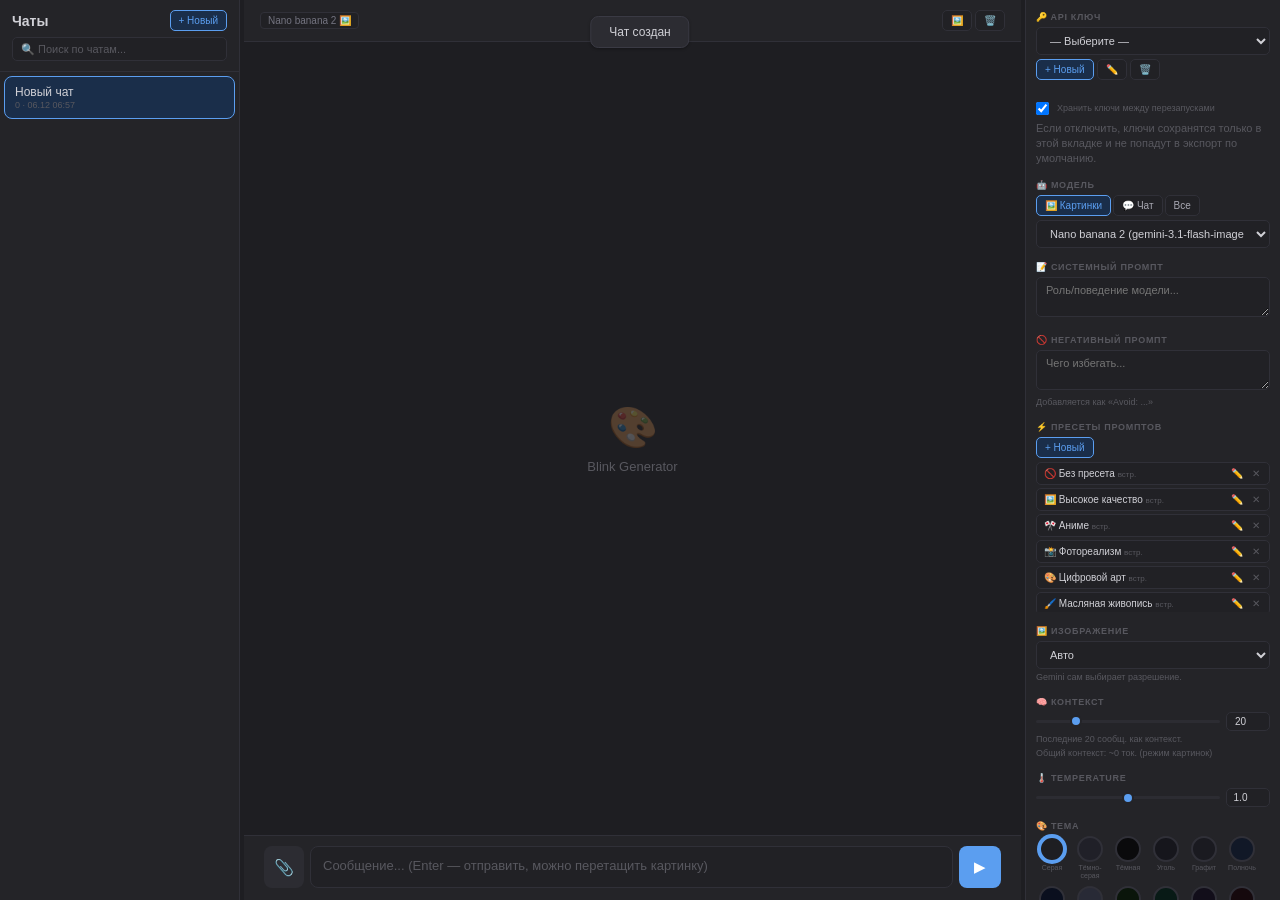
==== index.html @ 9969de98 "refactor: split into 3 files, fix image context, add hotkeys/export - Split monolith HTML into index" ====
<!DOCTYPE html>
<html lang="ru">

<head>
  <link rel="icon"
    href="data:image/svg+xml,<svg xmlns='http://www.w3.org/2000/svg' viewBox='0 0 100 100'><text y='.9em' font-size='90'>🎨</text></svg>">
  <meta charset="UTF-8">
  <meta name="viewport" content="width=device-width, initial-scale=1.0">
  <meta name="theme-color" content="#1a1a2e">
  <meta name="description" content="Blink Generator — веб-интерфейс для генерации изображений через AI">
  <link rel="manifest" href="manifest.json">
  <title>Blink Generator</title>
  <link rel="stylesheet" href="css/style.css">
</head>

<body>
  <div class="layout" id="layout">

    <!-- =============================================
         Left Panel — Chat List
         ============================================= -->
    <div class="lp" id="lp">
      <div class="lp-h">
        <div class="lp-h-top">
          <h2>Чаты</h2>
          <div class="lp-h-btns">
            <button class="sb sba" onclick="newChat()">+ Новый</button>
          </div>
        </div>
        <input class="lp-search" id="chatSearch" type="text" placeholder="🔍 Поиск по чатам..." oninput="filterChats()">
      </div>
      <div class="cl" id="cl"></div>
    </div>

    <div class="rz" id="resL"></div>

    <!-- =============================================
         Center — Messages
         ============================================= -->
    <div class="ctr">
      <div class="ch">
        <div class="ch-l">
          <button class="mob" onclick="togL()">☰</button>
          <span class="bdg" id="hM">—</span>
          <span class="cnt" id="hC"></span>
        </div>
        <div style="display:flex;gap:3px">
          <button class="sb" onclick="openGallery()" title="Галерея">🖼️</button>
          <button class="sb sbd" onclick="clrChat()" title="Очистить">🗑️</button>
          <button class="mob" onclick="togR()">⚙️</button>
        </div>
      </div>

      <div class="msgs" id="msgs">
        <div class="empty" id="emS">
          <div class="empty-i">🎨</div>
          <div class="empty-t">Blink Generator</div>
        </div>
      </div>

      <div class="cinp" id="cinp">
        <div id="editBar"></div>
        <div class="attach-preview" id="attachPreview"></div>
        <div class="inr">
          <button class="attach-btn" onclick="document.getElementById('fileInput').click()"
            title="Прикрепить изображение">📎</button>
          <textarea id="pr" placeholder="Сообщение... (Enter — отправить, можно перетащить картинку)"
            rows="1"></textarea>
          <button class="sbtn go" id="sBtn" onclick="onSend()">▶</button>
        </div>
      </div>
    </div>

    <div class="rz" id="resR"></div>

    <!-- =============================================
         Right Panel — Settings
         ============================================= -->
    <div class="rp" id="rp">
      <div class="rps">

        <!-- API Key -->
        <div class="ss">
          <div class="sl">🔑 API Ключ</div>
          <select class="ssel" id="kS" onchange="onKS()">
            <option value="">— Выберите —</option>
          </select>
          <div class="sr">
            <button class="sb sba" onclick="newKE()">+ Новый</button>
            <button class="sb" onclick="edK()">✏️</button>
            <button class="sb sbd" onclick="delK()">🗑️</button>
          </div>
          <div id="kE" style="display:none" class="ke">
            <input class="si" type="text" id="kN" placeholder="Название" />
            <input class="si" type="password" id="kV" placeholder="API ключ" />
            <div class="sr" style="justify-content:flex-end">
              <button class="sb" onclick="togKV()">👁️</button>
              <button class="sb" onclick="canKE()">✕</button>
              <button class="sb sba" onclick="savK()" id="kSB">OK</button>
            </div>
          </div>
        </div>
        <div class="hn" style="margin-top:8px">
          <label style="display:flex;align-items:center;gap:8px;cursor:pointer">
            <input type="checkbox" id="kPersist" onchange="toggleKeyPersist()">
            Хранить ключи между перезапусками
          </label>
          <div style="margin-top:6px;color:var(--text4);font-size:11px">
            Если отключить, ключи сохранятся только в этой вкладке и не попадут в экспорт по умолчанию.
          </div>
        </div>

        <!-- Model -->
        <div class="ss">
          <div class="sl">🤖 Модель</div>
          <div style="display:flex;gap:2px;margin-bottom:4px;flex-wrap:wrap" id="mC"></div>
          <select class="ssel" id="mS" onchange="onMS()"></select>
          <div class="wb" id="mW" style="display:none"></div>
        </div>

        <!-- System Prompt -->
        <div class="ss">
          <div class="sl">📝 Системный промпт</div>
          <textarea class="sta" id="sP" placeholder="Роль/поведение модели..." rows="2" oninput="svD()"></textarea>
        </div>

        <!-- Negative Prompt -->
        <div class="ss">
          <div class="sl">🚫 Негативный промпт</div>
          <textarea class="sta" id="nP" placeholder="Чего избегать..." rows="2" oninput="svD()"></textarea>
          <div class="hn">Добавляется как «Avoid: ...»</div>
        </div>

        <!-- Presets -->
        <div class="ss">
          <div class="sl">⚡ Пресеты промптов</div>
          <div class="sr">
            <button class="sb sba" onclick="openPresetEditor(-1)">+ Новый</button>
            <button class="sb sbw" id="presetSaveBtn" onclick="updateActivePreset()" style="display:none">💾
              Обновить</button>
          </div>
          <div class="preset-list" id="presetList"></div>
        </div>

        <!-- Image Settings -->
        <div class="ss" id="iSS">
          <div class="sl">🖼️ Изображение</div>
          <select class="ssel" id="aR" onchange="svD()">
            <option value="">Авто</option>
            <option value="1:1">1:1 Квадрат</option>
            <option value="16:9">16:9 Широкий</option>
            <option value="9:16">9:16 Портрет</option>
            <option value="4:3">4:3</option>
            <option value="3:4">3:4</option>
          </select>
          <div class="hn">Gemini сам выбирает разрешение.</div>
        </div>

        <!-- Context -->
        <div class="ss">
          <div class="sl">🧠 Контекст</div>
          <div class="slr">
            <input type="range" id="cR" min="0" max="100" value="20" oninput="onCR()">
            <input class="si sli" type="number" id="cI" value="20" min="0" max="100" oninput="onCI()">
          </div>
          <div class="hn" id="cH">Последние 20 сообщений.</div>
          <div class="hn" id="cS">Общий контекст: ~0 ток.</div>
        </div>

        <!-- Temperature -->
        <div class="ss">
          <div class="sl">🌡️ Temperature</div>
          <div class="slr">
            <input type="range" id="tR" min="0" max="200" value="100" oninput="onTR()">
            <input class="si sli" type="number" id="tI" value="1.0" min="0" max="2" step="0.1" oninput="onTI()">
          </div>
        </div>

        <!-- Theme -->
        <div class="ss">
          <div class="sl">🎨 Тема</div>
          <div class="thr" id="thR"></div>
        </div>

        <!-- Export / Import -->
        <div class="ss">
          <div class="sl">📦 Данные</div>
          <div class="sr">
            <button class="sb" onclick="exportAllData()" title="Экспорт всех данных">📥 Экспорт</button>
            <button class="sb" onclick="importAllData()" title="Импорт данных">📤 Импорт</button>
          </div>
          <div style="margin-top:8px">
            <label style="display:flex;align-items:center;gap:8px;cursor:pointer">
              <input type="checkbox" id="exKeys" onchange="lsSet('exKeys', this.checked ? '1' : '0')">
              Экспортировать ключи
            </label>
            <div style="margin-top:6px;color:var(--text4);font-size:11px">
              По умолчанию ключи исключены из экспорта.
            </div>
          </div>
          <div class="storage-info" id="storageInfo">💾 Загрузка...</div>
        </div>

        <!-- Keyboard Shortcuts -->
        <div class="ss">
          <div class="sl">⌨️ Горячие клавиши</div>
          <div class="shortcuts-hint">
            <kbd>Enter</kbd> — отправить<br>
            <kbd>Shift+Enter</kbd> — новая строка<br>
            <kbd>Ctrl+Enter</kbd> — отправить из любого места<br>
            <kbd>Ctrl+Shift+N</kbd> — новый чат<br>
            <kbd>Ctrl+G</kbd> — галерея<br>
            <kbd>Ctrl+/</kbd> — фокус на ввод<br>
            <kbd>Ctrl+Z</kbd> — отмена действия<br>
            <kbd>Esc</kbd> — закрыть окна
          </div>
        </div>

      </div>
    </div>
  </div>

  <!-- Overlays -->
  <div class="pbd" id="pbd" onclick="clP()"></div>
  <div class="ov" id="ov" onclick="clOv()"><img id="ovI" src="" /></div>
  <div class="tst" id="tst"></div>
  <div id="uC"></div>

  <!-- Gallery Modal -->
  <div class="gal-ov" id="galOv" onclick="if(event.target===this)closeGallery()">
    <div class="gal-box">
      <div class="gal-head">
        <h3>🖼️ Галерея</h3>
        <input class="gal-search" id="galSearch" type="text" placeholder="🔍 Поиск по промптам..."
          oninput="filterGallery()">
        <button class="sb" onclick="closeGallery()">✕ Закрыть</button>
      </div>
      <div class="gal-body" id="galBody"></div>
    </div>
  </div>

  <!-- Preset Editor Modal -->
  <div class="preset-ov" id="presetOv" onclick="if(event.target===this)closePresetEditor()">
    <div class="preset-box">
      <div class="preset-box-head">
        <h3 id="presetEditorTitle">Новый пресет</h3>
        <button class="sb" onclick="closePresetEditor()">✕</button>
      </div>
      <div class="preset-box-body">
        <label>Название</label>
        <input class="si" type="text" id="presetNameInput" placeholder="Например: Аниме стиль" />
        <label>Системный промпт</label>
        <textarea class="sta" id="presetSysInput" placeholder="Роль/поведение модели..." rows="3"></textarea>
        <label>Негативный промпт</label>
        <textarea class="sta" id="presetNegInput" placeholder="Чего избегать..." rows="2"></textarea>
      </div>
      <div class="preset-box-foot">
        <button class="sb" onclick="closePresetEditor()">Отмена</button>
        <button class="sb sba" onclick="savePresetFromEditor()">💾 Сохранить</button>
      </div>
    </div>
  </div>

  <!-- Hidden file inputs -->
  <input type="file" id="importFile" accept=".json" style="display:none" onchange="handleImportFile(event)">
  <input type="file" id="fileInput" accept="image/*" multiple style="display:none" onchange="handleFileAttach(event)">

  <script src="js/app.js"></script>
</body>

</html>
---- css/style.css ----
/* =========================================
   CSS Variables — Default theme (Gray)
   ========================================= */
:root {
  --bg: #1e1e22;
  --bg1: #242428;
  --bg2: #212125;
  --bg3: #2c2c32;
  --bg4: #38383f;
  --border: #303038;
  --border-l: #3a3a44;
  --text: #d0d0d6;
  --text2: #a8a8b2;
  --text3: #747480;
  --text4: #58585f;
  --accent: #5b9ef0;
  --accent2: #4088e0;
  --accent-d: #1a2e4a;
  --green: #4abe6a;
  --green-d: #142e1e;
  --red: #e85454;
  --red-d: #361212;
  --yellow: #d4a824;
  --yellow-d: #30260c;
  --purple: #9878d0;
  --purple-d: #241838;
  --r: 8px;
  --rl: 12px;
  --sh: 0 1px 3px rgba(0, 0, 0, .3);
}

/* =========================================
   Theme: White
   ========================================= */
[data-theme="white"] {
  --bg: #e8eaef;
  --bg1: #edeef3;
  --bg2: #e2e4ea;
  --bg3: #d6d9e1;
  --bg4: #cbcfd9;
  --border: #c4c9d4;
  --border-l: #b5bcc9;
  --text: #1f2937;
  --text2: #374151;
  --text3: #5b6370;
  --text4: #7d8694;
  --accent: #2563eb;
  --accent2: #1d4ed8;
  --accent-d: #d0dffa;
  --green: #16a34a;
  --green-d: #d0f0db;
  --red: #dc2626;
  --red-d: #f8d4d4;
  --yellow: #b47a04;
  --yellow-d: #f5efd6;
  --purple: #7c3aed;
  --purple-d: #e8ddf8;
  --sh: 0 1px 3px rgba(0, 0, 0, .06);
}

/* =========================================
   Theme: Dark Gray
   ========================================= */
[data-theme="dgray"] {
  --bg: #101014;
  --bg1: #17171d;
  --bg2: #202028;
  --bg3: #2a2a34;
  --bg4: #343440;
  --border: #31313c;
  --border-l: #3f3f4c;
  --text: #e4e4e7;
  --text2: #b0b0b8;
  --text3: #77778a;
  --text4: #55556a;
  --accent: #3b82f6;
  --accent2: #2563eb;
  --accent-d: #1e3a5f;
  --green: #22c55e;
  --green-d: #14532d;
  --red: #ef4444;
  --red-d: #450a0a;
  --yellow: #eab308;
  --yellow-d: #422006;
  --purple: #a855f7;
  --purple-d: #3b0764;
  --sh: 0 1px 4px rgba(0, 0, 0, .3);
}

/* =========================================
   Theme: Dark
   ========================================= */
[data-theme="dark"] {
  --bg: #050506;
  --bg1: #0a0a0c;
  --bg2: #0f0f12;
  --bg3: #161619;
  --bg4: #1e1e22;
  --border: #1a1a20;
  --border-l: #252530;
  --text: #d4d4d8;
  --text2: #a0a0aa;
  --text3: #6a6a78;
  --text4: #4a4a58;
  --accent: #3b82f6;
  --accent2: #2563eb;
  --accent-d: #172e50;
  --green: #22c55e;
  --green-d: #0f3d20;
  --red: #ef4444;
  --red-d: #3a0808;
  --yellow: #eab308;
  --yellow-d: #352004;
  --purple: #a855f7;
  --purple-d: #2e0a5a;
  --sh: 0 1px 4px rgba(0, 0, 0, .5);
}

/* =========================================
   Theme: Midnight
   ========================================= */
[data-theme="midnight"] {
  --bg: #070b14;
  --bg1: #0c1120;
  --bg2: #111827;
  --bg3: #1e283a;
  --bg4: #2a3a50;
  --border: #1e2d4a;
  --border-l: #2a3d5a;
  --text: #e2e8f0;
  --text2: #94a3b8;
  --text3: #64748b;
  --text4: #475569;
  --accent: #6366f1;
  --accent2: #4f46e5;
  --accent-d: #1e1b4b;
  --green: #34d399;
  --green-d: #064e3b;
  --red: #f87171;
  --red-d: #450a0a;
  --yellow: #fbbf24;
  --yellow-d: #422006;
  --purple: #a78bfa;
  --purple-d: #2e1065;
  --sh: 0 1px 4px rgba(0, 0, 0, .4);
}

/* =========================================
   Theme: Abyss
   ========================================= */
[data-theme="abyss"] {
  --bg: #03050a;
  --bg1: #060a14;
  --bg2: #0a0f1e;
  --bg3: #14203a;
  --bg4: #1e3050;
  --border: #152040;
  --border-l: #1e3060;
  --text: #c8d6e5;
  --text2: #8395a7;
  --text3: #576574;
  --text4: #3a4a5c;
  --accent: #0abde3;
  --accent2: #0984b0;
  --accent-d: #0a2940;
  --green: #00d2d3;
  --green-d: #0a2940;
  --red: #ff6b6b;
  --red-d: #3a0a0a;
  --yellow: #feca57;
  --yellow-d: #3a2a06;
  --purple: #48dbfb;
  --purple-d: #0a2030;
  --sh: 0 1px 4px rgba(0, 0, 0, .5);
}

/* =========================================
   Theme: Dracula
   ========================================= */
[data-theme="dracula"] {
  --bg: #181a26;
  --bg1: #21222c;
  --bg2: #282a36;
  --bg3: #333548;
  --bg4: #44475a;
  --border: #383a4a;
  --border-l: #44475a;
  --text: #f8f8f2;
  --text2: #ccc;
  --text3: #888;
  --text4: #6272a4;
  --accent: #bd93f9;
  --accent2: #a070e0;
  --accent-d: #2a1a4a;
  --green: #50fa7b;
  --green-d: #0a3a1a;
  --red: #ff5555;
  --red-d: #3a0a0a;
  --yellow: #f1fa8c;
  --yellow-d: #3a3a06;
  --purple: #ff79c6;
  --purple-d: #3a0a2a;
  --sh: 0 1px 4px rgba(0, 0, 0, .4);
}

/* =========================================
   Theme: Coal
   ========================================= */
[data-theme="coal"] {
  --bg: #101014;
  --bg1: #16161c;
  --bg2: #1c1c24;
  --bg3: #26262f;
  --bg4: #32323e;
  --border: #242430;
  --border-l: #30303e;
  --text: #ddd;
  --text2: #aaa;
  --text3: #777;
  --text4: #555;
  --accent: #60a5fa;
  --accent2: #3b82f6;
  --accent-d: #1a2e50;
  --green: #34d399;
  --green-d: #0a3020;
  --red: #f87171;
  --red-d: #3a0a0a;
  --yellow: #fbbf24;
  --yellow-d: #3a2a06;
  --purple: #c084fc;
  --purple-d: #2a1040;
  --sh: 0 1px 4px rgba(0, 0, 0, .35);
}

/* =========================================
   Theme: Graphite
   ========================================= */
[data-theme="graphite"] {
  --bg: #141418;
  --bg1: #1a1a20;
  --bg2: #222228;
  --bg3: #2c2c34;
  --bg4: #383842;
  --border: #2a2a32;
  --border-l: #363640;
  --text: #e0e0e0;
  --text2: #b0b0b0;
  --text3: #808080;
  --text4: #5a5a5a;
  --accent: #f97316;
  --accent2: #ea580c;
  --accent-d: #3a1a08;
  --green: #22c55e;
  --green-d: #143020;
  --red: #ef4444;
  --red-d: #3a0a0a;
  --yellow: #eab308;
  --yellow-d: #352008;
  --purple: #a855f7;
  --purple-d: #2a1050;
  --sh: 0 1px 4px rgba(0, 0, 0, .35);
}

/* =========================================
   Theme: Forest
   ========================================= */
[data-theme="forest"] {
  --bg: #060d06;
  --bg1: #0a150a;
  --bg2: #111f11;
  --bg3: #1e351e;
  --bg4: #2a4a2a;
  --border: #1a3a1a;
  --border-l: #2a4a2a;
  --text: #d1fae5;
  --text2: #86efac;
  --text3: #4ade80;
  --text4: #22633a;
  --accent: #22c55e;
  --accent2: #16a34a;
  --accent-d: #052e16;
  --green: #4ade80;
  --green-d: #052e16;
  --red: #fca5a5;
  --red-d: #450a0a;
  --yellow: #fde047;
  --yellow-d: #422006;
  --purple: #86efac;
  --purple-d: #052e16;
  --sh: 0 1px 4px rgba(0, 0, 0, .4);
}

/* =========================================
   Theme: Rose
   ========================================= */
[data-theme="rose"] {
  --bg: #0d0608;
  --bg1: #15090d;
  --bg2: #1f1015;
  --bg3: #351a28;
  --bg4: #4a2438;
  --border: #3a1a28;
  --border-l: #4a2a38;
  --text: #fce7f3;
  --text2: #f9a8d4;
  --text3: #ec4899;
  --text4: #7a2050;
  --accent: #f43f5e;
  --accent2: #e11d48;
  --accent-d: #4c0519;
  --green: #fb7185;
  --green-d: #4c0519;
  --red: #fca5a5;
  --red-d: #450a0a;
  --yellow: #fde047;
  --yellow-d: #422006;
  --purple: #fda4af;
  --purple-d: #4c0519;
  --sh: 0 1px 4px rgba(0, 0, 0, .4);
}

/* =========================================
   Theme: Sunset
   ========================================= */
[data-theme="sunset"] {
  --bg: #0f0805;
  --bg1: #1a0f08;
  --bg2: #241710;
  --bg3: #3a2518;
  --bg4: #503520;
  --border: #3a2018;
  --border-l: #4a3028;
  --text: #fed7aa;
  --text2: #fdba74;
  --text3: #fb923c;
  --text4: #7c3006;
  --accent: #f97316;
  --accent2: #ea580c;
  --accent-d: #431407;
  --green: #fb923c;
  --green-d: #431407;
  --red: #fca5a5;
  --red-d: #450a0a;
  --yellow: #fde047;
  --yellow-d: #422006;
  --purple: #fdba74;
  --purple-d: #431407;
  --sh: 0 1px 4px rgba(0, 0, 0, .4);
}

/* =========================================
   Theme: Ocean
   ========================================= */
[data-theme="ocean"] {
  --bg: #04100e;
  --bg1: #081a16;
  --bg2: #0e2420;
  --bg3: #18382e;
  --bg4: #224a3e;
  --border: #1a3a2e;
  --border-l: #2a4a3e;
  --text: #ccfbf1;
  --text2: #5eead4;
  --text3: #2dd4bf;
  --text4: #156a5a;
  --accent: #14b8a6;
  --accent2: #0d9488;
  --accent-d: #052e28;
  --green: #2dd4bf;
  --green-d: #052e28;
  --red: #fca5a5;
  --red-d: #450a0a;
  --yellow: #fde047;
  --yellow-d: #422006;
  --purple: #5eead4;
  --purple-d: #052e28;
  --sh: 0 1px 4px rgba(0, 0, 0, .4);
}

/* =========================================
   Theme: Amethyst
   ========================================= */
[data-theme="amethyst"] {
  --bg: #0c0812;
  --bg1: #120e1a;
  --bg2: #1a1424;
  --bg3: #281e38;
  --bg4: #362a4a;
  --border: #241a36;
  --border-l: #342a46;
  --text: #ede9fe;
  --text2: #c4b5fd;
  --text3: #a78bfa;
  --text4: #5a3d8a;
  --accent: #8b5cf6;
  --accent2: #7c3aed;
  --accent-d: #1e0a40;
  --green: #a78bfa;
  --green-d: #1e0a40;
  --red: #fca5a5;
  --red-d: #450a0a;
  --yellow: #fde047;
  --yellow-d: #422006;
  --purple: #c084fc;
  --purple-d: #2a1050;
  --sh: 0 1px 4px rgba(0, 0, 0, .4);
}

/* =========================================
   Base styles
   ========================================= */
* {
  box-sizing: border-box;
  margin: 0;
  padding: 0;
}

body {
  font-family: 'Segoe UI', -apple-system, sans-serif;
  background: var(--bg);
  color: var(--text);
  height: 100vh;
  overflow: hidden;
  transition: background .3s, color .3s;
}

::-webkit-scrollbar {
  width: 5px;
}

::-webkit-scrollbar-track {
  background: transparent;
}

::-webkit-scrollbar-thumb {
  background: var(--bg4);
  border-radius: 3px;
}

/* =========================================
   Layout
   ========================================= */
.layout {
  display: flex;
  height: 100vh;
}

/* Left panel */
.lp {
  width: 240px;
  min-width: 160px;
  max-width: 400px;
  background: var(--bg1);
  border-right: 1px solid var(--border);
  display: flex;
  flex-direction: column;
  transition: background .3s;
}

/* Right panel */
.rp {
  width: 255px;
  min-width: 180px;
  max-width: 400px;
  background: var(--bg1);
  border-left: 1px solid var(--border);
  display: flex;
  flex-direction: column;
  overflow: hidden;
  transition: background .3s;
}

/* Resize handles */
.rz {
  width: 4px;
  cursor: col-resize;
  background: transparent;
  transition: background .2s;
  flex-shrink: 0;
  z-index: 10;
}

.rz:hover,
.rz.act {
  background: var(--accent);
}

/* =========================================
   Left Panel Header
   ========================================= */
.lp-h {
  padding: 10px 12px;
  border-bottom: 1px solid var(--border);
  display: flex;
  flex-direction: column;
  gap: 6px;
}

.lp-h-top {
  display: flex;
  align-items: center;
  justify-content: space-between;
}

.lp-h h2 {
  font-size: 14px;
  font-weight: 600;
}

.lp-h-btns {
  display: flex;
  gap: 3px;
}

/* Search in left panel */
.lp-search {
  width: 100%;
  background: var(--bg2);
  border: 1px solid var(--border);
  border-radius: 5px;
  color: var(--text);
  font-size: 11px;
  padding: 5px 8px;
  outline: none;
  font-family: inherit;
  transition: border-color .2s;
}

.lp-search:focus {
  border-color: var(--accent);
}

.lp-search::placeholder {
  color: var(--text4);
}

/* =========================================
   Chat List
   ========================================= */
.cl {
  flex: 1;
  overflow-y: auto;
  padding: 4px;
}

.ci {
  padding: 8px 10px;
  border-radius: var(--r);
  cursor: pointer;
  margin-bottom: 1px;
  display: flex;
  align-items: center;
  justify-content: space-between;
  gap: 4px;
  border: 1px solid transparent;
  transition: all .12s;
}

.ci:hover {
  background: var(--bg3);
}

.ci.act {
  background: var(--accent-d);
  border-color: var(--accent);
}

.ci-i {
  flex: 1;
  min-width: 0;
}

.ci-n {
  font-size: 12px;
  white-space: nowrap;
  overflow: hidden;
  text-overflow: ellipsis;
}

.ci-m {
  font-size: 9px;
  color: var(--text4);
  margin-top: 1px;
}

.ci-a {
  display: flex;
  gap: 1px;
  opacity: 0;
  transition: opacity .12s;
}

.ci:hover .ci-a {
  opacity: 1;
}

.cib {
  background: none;
  border: none;
  color: var(--text4);
  cursor: pointer;
  font-size: 11px;
  padding: 2px 3px;
  border-radius: 3px;
}

.cib:hover {
  color: var(--text);
}

.cib.dng:hover {
  color: var(--red);
}

/* =========================================
   Center Panel
   ========================================= */
.ctr {
  flex: 1;
  display: flex;
  flex-direction: column;
  min-width: 0;
}

/* Header */
.ch {
  padding: 8px 16px;
  border-bottom: 1px solid var(--border);
  background: var(--bg1);
  display: flex;
  align-items: center;
  justify-content: space-between;
  min-height: 42px;
  gap: 6px;
  transition: background .3s;
}

.ch-l {
  display: flex;
  align-items: center;
  gap: 8px;
  min-width: 0;
}

.bdg {
  font-size: 10px;
  color: var(--text3);
  background: var(--bg2);
  border: 1px solid var(--border);
  padding: 2px 7px;
  border-radius: 4px;
  white-space: nowrap;
  overflow: hidden;
  text-overflow: ellipsis;
  max-width: 180px;
}

.cnt {
  font-size: 10px;
  color: var(--text4);
}

.mob {
  display: none;
  background: none;
  border: 1px solid var(--border);
  border-radius: 6px;
  color: var(--text3);
  padding: 3px 7px;
  cursor: pointer;
  font-size: 13px;
}

.mob:hover {
  color: var(--text);
}

/* =========================================
   Messages Area
   ========================================= */
.msgs {
  flex: 1;
  overflow-y: auto;
  padding: 16px 20px;
  display: flex;
  flex-direction: column;
  gap: 10px;
  scroll-behavior: smooth;
}

.empty {
  flex: 1;
  display: flex;
  flex-direction: column;
  align-items: center;
  justify-content: center;
  color: var(--text4);
  gap: 8px;
}

.empty-i {
  font-size: 40px;
  opacity: .25;
}

.empty-t {
  font-size: 13px;
}

/* =========================================
   Message Bubbles
   ========================================= */
.m {
  border-radius: var(--rl);
  padding: 12px 14px;
  max-width: 88%;
  position: relative;
  animation: fi .2s;
  box-shadow: var(--sh);
}

@keyframes fi {
  from {
    opacity: 0;
    transform: translateY(4px);
  }

  to {
    opacity: 1;
  }
}

.m-u {
  background: var(--accent-d);
  border: 1px solid color-mix(in srgb, var(--accent) 25%, transparent);
  align-self: flex-end;
}

.m-b {
  background: var(--bg1);
  border: 1px solid var(--border);
  align-self: flex-start;
}

.m-e {
  background: var(--red-d);
  border: 1px solid color-mix(in srgb, var(--red) 20%, transparent);
  align-self: flex-start;
}

/* Editing state */
.m-u.editing {
  border-style: dashed;
  border-color: var(--yellow);
  opacity: .6;
}

.mt {
  display: flex;
  align-items: center;
  justify-content: space-between;
  margin-bottom: 5px;
  gap: 6px;
}

.ml {
  font-size: 10px;
  font-weight: 700;
  text-transform: uppercase;
  letter-spacing: .4px;
}

.m-u .ml {
  color: var(--accent);
}

.m-b .ml {
  color: var(--green);
}

.m-e .ml {
  color: var(--red);
}

.mmtag {
  font-weight: 400;
  text-transform: none;
  letter-spacing: 0;
  color: var(--text4);
  font-size: 9px;
  margin-left: 4px;
}

.mm {
  display: flex;
  align-items: center;
  gap: 3px;
}

.mti {
  font-size: 9px;
  color: var(--text4);
}

.macts {
  display: flex;
  gap: 1px;
  opacity: 0;
  transition: opacity .12s;
}

.m:hover .macts {
  opacity: 1;
}

.ma {
  background: none;
  border: 1px solid transparent;
  border-radius: 4px;
  color: var(--text4);
  font-size: 10px;
  padding: 2px 4px;
  cursor: pointer;
  transition: all .1s;
  line-height: 1;
}

.ma:hover {
  color: var(--text2);
  border-color: var(--border);
  background: var(--bg3);
}

.ma.dng:hover {
  color: var(--red);
  background: var(--red-d);
}

.mtx {
  font-size: 13px;
  line-height: 1.65;
  white-space: pre-wrap;
  word-break: break-word;
}

.m-e .etx {
  color: var(--red);
  font-size: 12px;
  white-space: pre-wrap;
  word-break: break-word;
  opacity: .85;
}

.m img.gi {
  max-width: 100%;
  border-radius: var(--r);
  border: 1px solid var(--border);
  margin-top: 6px;
  display: block;
  cursor: zoom-in;
  transition: border-color .15s;
}

.m img.gi:hover {
  border-color: var(--accent);
}

/* User attached images */
.m-u .usr-imgs {
  display: flex;
  gap: 6px;
  flex-wrap: wrap;
  margin-bottom: 6px;
}

.m-u .usr-imgs img {
  max-width: 200px;
  max-height: 160px;
  border-radius: var(--r);
  border: 1px solid color-mix(in srgb, var(--accent) 25%, transparent);
  cursor: zoom-in;
  object-fit: cover;
}

.info {
  font-size: 9px;
  color: var(--text4);
  margin-top: 2px;
}

.dlr {
  display: flex;
  gap: 3px;
  margin-top: 6px;
  flex-wrap: wrap;
}

/* Reasoning block */
.rsn {
  background: var(--purple-d);
  border: 1px solid color-mix(in srgb, var(--purple) 20%, transparent);
  border-radius: 6px;
  padding: 7px 9px;
  margin-top: 6px;
}

.rsn summary {
  color: var(--purple);
  font-size: 10px;
  cursor: pointer;
  font-weight: 500;
}

.rsn .rtx {
  color: var(--text2);
  font-size: 10px;
  margin-top: 5px;
  white-space: pre-wrap;
  word-break: break-word;
  line-height: 1.5;
  max-height: 180px;
  overflow-y: auto;
}

.usg {
  font-size: 9px;
  color: var(--text4);
  margin-top: 4px;
}

.rwb {
  margin-top: 5px;
}

.rwb summary {
  color: var(--text4);
  font-size: 9px;
  cursor: pointer;
}

.rwb .rw {
  font-size: 9px;
  color: var(--text4);
  background: var(--bg);
  border: 1px solid var(--border);
  border-radius: 4px;
  padding: 5px;
  white-space: pre-wrap;
  word-break: break-all;
  max-height: 160px;
  overflow-y: auto;
  margin-top: 2px;
}

/* Swipe navigation */
.swn {
  display: inline-flex;
  align-items: center;
  gap: 3px;
  margin-top: 6px;
  background: var(--bg2);
  border: 1px solid var(--border);
  border-radius: 6px;
  padding: 3px 5px;
}

.swn button {
  background: none;
  border: 1px solid var(--border);
  border-radius: 4px;
  color: var(--text3);
  font-size: 12px;
  padding: 1px 6px;
  cursor: pointer;
  line-height: 1.2;
}

.swn button:hover {
  color: var(--text);
  background: var(--bg3);
}

.swn button:disabled {
  opacity: .25;
  cursor: default;
}

.swn span {
  font-size: 10px;
  color: var(--text3);
  min-width: 28px;
  text-align: center;
}

/* Loading indicator */
.gi-ind {
  color: var(--text4);
  font-size: 12px;
  padding: 10px;
  display: flex;
  align-items: center;
  gap: 6px;
}

/* =========================================
   Input Area
   ========================================= */
.cinp {
  border-top: 1px solid var(--border);
  padding: 10px 20px 12px;
  background: var(--bg1);
  transition: background .3s;
}

.cinp.drag-over {
  border-top: 2px solid var(--accent);
  background: var(--accent-d);
}

/* Edit bar */
.edit-bar {
  display: flex;
  align-items: center;
  gap: 6px;
  margin-bottom: 6px;
  padding: 5px 8px;
  background: var(--yellow-d);
  border: 1px solid color-mix(in srgb, var(--yellow) 40%, transparent);
  border-radius: 6px;
  font-size: 11px;
  color: var(--yellow);
}

.edit-bar span {
  flex: 1;
}

.edit-bar button {
  background: none;
  border: 1px solid color-mix(in srgb, var(--yellow) 40%, transparent);
  border-radius: 4px;
  color: var(--yellow);
  font-size: 10px;
  padding: 2px 8px;
  cursor: pointer;
}

.edit-bar button:hover {
  background: var(--yellow-d);
}

/* Attachment preview */
.attach-preview {
  display: flex;
  gap: 6px;
  flex-wrap: wrap;
  margin-bottom: 8px;
  padding: 6px;
  background: var(--bg2);
  border: 1px solid var(--border);
  border-radius: var(--r);
}

.attach-preview:empty {
  display: none;
}

.attach-item {
  position: relative;
  display: inline-block;
}

.attach-item img {
  width: 64px;
  height: 64px;
  object-fit: cover;
  border-radius: 4px;
  border: 1px solid var(--border);
}

.attach-item .attach-rm {
  position: absolute;
  top: -4px;
  right: -4px;
  width: 16px;
  height: 16px;
  background: var(--red);
  color: #fff;
  border: none;
  border-radius: 50%;
  font-size: 9px;
  cursor: pointer;
  display: flex;
  align-items: center;
  justify-content: center;
  line-height: 1;
}

.inr {
  display: flex;
  gap: 6px;
  align-items: flex-end;
}

.inr textarea {
  flex: 1;
  background: var(--bg2);
  border: 1px solid var(--border);
  border-radius: var(--r);
  color: var(--text);
  font-size: 13px;
  padding: 9px 12px;
  outline: none;
  resize: none;
  min-height: 42px;
  max-height: 180px;
  font-family: inherit;
  line-height: 1.5;
  transition: border-color .2s;
}

.inr textarea:focus {
  border-color: var(--accent);
}

.inr textarea::placeholder {
  color: var(--text4);
}

.attach-btn {
  border: none;
  border-radius: var(--r);
  background: var(--bg3);
  color: var(--text3);
  font-size: 16px;
  padding: 9px 10px;
  cursor: pointer;
  height: 42px;
  display: flex;
  align-items: center;
  justify-content: center;
  min-width: 36px;
  transition: all .15s;
}

.attach-btn:hover {
  background: var(--bg4);
  color: var(--text);
}

.sbtn {
  border: none;
  border-radius: var(--r);
  color: #fff;
  font-size: 15px;
  padding: 9px 13px;
  cursor: pointer;
  height: 42px;
  display: flex;
  align-items: center;
  justify-content: center;
  min-width: 42px;
  transition: background .15s;
}

.sbtn.go {
  background: var(--accent);
}

.sbtn.go:hover {
  background: var(--accent2);
}

.sbtn.stp {
  background: var(--red);
}

.sbtn.stp:hover {
  background: #c62828;
}

.sbtn:disabled {
  opacity: .3;
  cursor: default;
}

/* =========================================
   Right Panel — Settings
   ========================================= */
.rps {
  flex: 1;
  overflow-y: auto;
  padding: 12px 10px;
  display: flex;
  flex-direction: column;
  gap: 14px;
}

.ss>.sl {
  font-size: 9px;
  font-weight: 700;
  color: var(--text4);
  text-transform: uppercase;
  letter-spacing: .7px;
  margin-bottom: 5px;
}

.si,
.ssel,
.sta {
  width: 100%;
  background: var(--bg2);
  border: 1px solid var(--border);
  border-radius: 5px;
  color: var(--text);
  font-size: 11px;
  padding: 6px 9px;
  outline: none;
  font-family: inherit;
  transition: border-color .2s;
}

.si:focus,
.ssel:focus,
.sta:focus {
  border-color: var(--accent);
}

.ssel {
  cursor: pointer;
}

.sta {
  resize: vertical;
  min-height: 40px;
}

.sr {
  display: flex;
  gap: 3px;
  align-items: center;
  margin-top: 4px;
  flex-wrap: wrap;
}

.sb {
  background: var(--bg2);
  border: 1px solid var(--border);
  border-radius: 5px;
  color: var(--text2);
  font-size: 10px;
  padding: 4px 8px;
  cursor: pointer;
  transition: all .12s;
  white-space: nowrap;
}

.sb:hover {
  background: var(--bg3);
  color: var(--text);
}

.sba {
  background: var(--accent-d);
  border-color: var(--accent);
  color: var(--accent);
}

.sba:hover {
  opacity: .85;
}

.sbd {
  color: var(--red);
}

.sbd:hover {
  background: var(--red-d);
}

.sbw {
  background: var(--yellow-d);
  border-color: color-mix(in srgb, var(--yellow) 40%, transparent);
  color: var(--yellow);
}

.sbw:hover {
  opacity: .85;
}

.ke {
  background: var(--bg);
  border: 1px solid var(--border);
  border-radius: 5px;
  padding: 7px;
  margin-top: 5px;
}

.ke .si {
  margin-bottom: 4px;
}

.slr {
  display: flex;
  align-items: center;
  gap: 6px;
  margin-top: 3px;
}

.slr input[type=range] {
  flex: 1;
  -webkit-appearance: none;
  appearance: none;
  height: 3px;
  background: var(--bg3);
  border-radius: 2px;
  outline: none;
}

.slr input[type=range]::-webkit-slider-thumb {
  -webkit-appearance: none;
  appearance: none;
  width: 12px;
  height: 12px;
  background: var(--accent);
  border-radius: 50%;
  cursor: pointer;
  border: 2px solid var(--bg1);
}

.sli {
  width: 44px;
  font-size: 10px;
  text-align: center;
  padding: 3px 2px;
}

.hn {
  font-size: 9px;
  color: var(--text4);
  margin-top: 2px;
  line-height: 1.35;
}

.wb {
  font-size: 9px;
  color: var(--yellow);
  background: var(--yellow-d);
  border: 1px solid color-mix(in srgb, var(--yellow) 30%, transparent);
  border-radius: 4px;
  padding: 4px 7px;
  margin-top: 4px;
  line-height: 1.3;
}

/* =========================================
   Theme picker
   ========================================= */
.thr {
  display: flex;
  flex-wrap: wrap;
  gap: 6px;
}

.th-item {
  display: flex;
  flex-direction: column;
  align-items: center;
  width: 32px;
}

.thp {
  width: 26px;
  height: 26px;
  border-radius: 50%;
  border: 2px solid var(--border);
  cursor: pointer;
  transition: all .15s;
}

.thp:hover {
  transform: scale(1.15);
}

.thp.act {
  border-color: var(--accent);
  box-shadow: 0 0 0 2px var(--accent);
}

.thn {
  font-size: 7px;
  color: var(--text4);
  text-align: center;
  margin-top: 2px;
  line-height: 1.15;
  width: 100%;
  overflow: hidden;
}

/* =========================================
   Spinner
   ========================================= */
.spn {
  display: inline-block;
  width: 12px;
  height: 12px;
  border: 2px solid var(--border);
  border-top-color: var(--text3);
  border-radius: 50%;
  animation: sp .6s linear infinite;
}

@keyframes sp {
  to {
    transform: rotate(360deg);
  }
}

/* =========================================
   Toast
   ========================================= */
.tst {
  position: fixed;
  top: 16px;
  left: 50%;
  transform: translateX(-50%) translateY(-8px);
  background: var(--bg3);
  color: var(--text);
  padding: 8px 18px;
  border-radius: var(--r);
  font-size: 12px;
  border: 1px solid var(--border-l);
  opacity: 0;
  transition: all .25s;
  pointer-events: none;
  z-index: 9999;
  box-shadow: var(--sh);
}

.tst.show {
  opacity: 1;
  transform: translateX(-50%) translateY(0);
}

/* =========================================
   Image Overlay
   ========================================= */
.ov {
  display: none;
  position: fixed;
  inset: 0;
  background: rgba(0, 0, 0, .95);
  z-index: 1000;
  justify-content: center;
  align-items: center;
  cursor: zoom-out;
  padding: 16px;
}

.ov.act {
  display: flex;
}

.ov img {
  max-width: 95%;
  max-height: 95%;
  border-radius: 6px;
  object-fit: contain;
}

/* =========================================
   Undo Bar
   ========================================= */
.ubar {
  position: fixed;
  top: 60px;
  left: 50%;
  transform: translateX(-50%);
  background: var(--bg3);
  border: 1px solid var(--border-l);
  color: var(--text);
  padding: 8px 16px;
  border-radius: var(--r);
  font-size: 12px;
  display: flex;
  align-items: center;
  gap: 10px;
  z-index: 900;
  box-shadow: 0 4px 16px rgba(0, 0, 0, .15);
  animation: fi .2s;
}

.ubar button {
  background: var(--accent);
  border: none;
  border-radius: 5px;
  color: #fff;
  padding: 4px 12px;
  cursor: pointer;
  font-size: 11px;
}

.ubar .ubx {
  background: none;
  border: none;
  color: var(--text3);
  cursor: pointer;
  font-size: 14px;
  padding: 2px 4px;
}

/* Panel backdrop (mobile) */
.pbd {
  display: none;
  position: fixed;
  inset: 0;
  background: rgba(0, 0, 0, .5);
  z-index: 99;
}

.pbd.show {
  display: block;
}

/* =========================================
   Gallery Modal
   ========================================= */
.gal-ov {
  display: none;
  position: fixed;
  inset: 0;
  background: rgba(0, 0, 0, .85);
  z-index: 800;
  justify-content: center;
  align-items: center;
  padding: 20px;
}

.gal-ov.act {
  display: flex;
}

.gal-box {
  background: var(--bg1);
  border: 1px solid var(--border);
  border-radius: var(--rl);
  width: 90%;
  max-width: 900px;
  max-height: 85vh;
  display: flex;
  flex-direction: column;
  overflow: hidden;
}

.gal-head {
  padding: 12px 16px;
  border-bottom: 1px solid var(--border);
  display: flex;
  align-items: center;
  justify-content: space-between;
  gap: 8px;
}

.gal-head h3 {
  font-size: 14px;
  font-weight: 600;
  flex-shrink: 0;
}

.gal-search {
  flex: 1;
  max-width: 260px;
  background: var(--bg2);
  border: 1px solid var(--border);
  border-radius: 5px;
  color: var(--text);
  font-size: 11px;
  padding: 5px 8px;
  outline: none;
  font-family: inherit;
}

.gal-search:focus {
  border-color: var(--accent);
}

.gal-search::placeholder {
  color: var(--text4);
}

.gal-body {
  flex: 1;
  overflow-y: auto;
  padding: 16px;
  display: grid;
  grid-template-columns: repeat(auto-fill, minmax(160px, 1fr));
  gap: 10px;
}

.gal-item {
  position: relative;
  border-radius: var(--r);
  overflow: hidden;
  cursor: pointer;
  display: flex;
  flex-direction: column;
}

.gal-item img {
  width: 100%;
  aspect-ratio: 1;
  object-fit: cover;
  border-radius: var(--r) var(--r) 0 0;
  border: 1px solid var(--border);
  border-bottom: none;
  transition: border-color .15s;
}

.gal-item img:hover {
  border-color: var(--accent);
}

.gal-item .gal-prompt {
  padding: 4px 6px;
  background: var(--bg2);
  border: 1px solid var(--border);
  border-top: none;
  border-radius: 0 0 var(--r) var(--r);
  font-size: 10px;
  color: var(--text3);
  line-height: 1.3;
  overflow: hidden;
  text-overflow: ellipsis;
  white-space: nowrap;
  min-height: 22px;
}

.gal-item .gal-dl {
  position: absolute;
  top: 4px;
  right: 4px;
  background: rgba(0, 0, 0, .7);
  border: none;
  color: #fff;
  border-radius: 4px;
  padding: 3px 7px;
  font-size: 10px;
  cursor: pointer;
  opacity: 0;
  transition: opacity .15s;
}

.gal-item:hover .gal-dl {
  opacity: 1;
}

/* Storage indicator */
.storage-info {
  font-size: 10px;
  color: var(--text4);
  padding: 2px 0;
  margin-top: 4px;
}

/* Keyboard shortcuts hint */
.shortcuts-hint {
  font-size: 10px;
  color: var(--text4);
  line-height: 1.5;
}

.shortcuts-hint kbd {
  background: var(--bg2);
  border: 1px solid var(--border);
  border-radius: 3px;
  padding: 0 4px;
  font-family: monospace;
  font-size: 10px;
}

/* =========================================
   Preset Editor Modal
   ========================================= */
.preset-ov {
  display: none;
  position: fixed;
  inset: 0;
  background: rgba(0, 0, 0, .6);
  z-index: 810;
  justify-content: center;
  align-items: center;
  padding: 20px;
}

.preset-ov.act {
  display: flex;
}

.preset-box {
  background: var(--bg1);
  border: 1px solid var(--border);
  border-radius: var(--rl);
  width: 90%;
  max-width: 440px;
  display: flex;
  flex-direction: column;
  overflow: hidden;
}

.preset-box-head {
  padding: 12px 16px;
  border-bottom: 1px solid var(--border);
  display: flex;
  align-items: center;
  justify-content: space-between;
}

.preset-box-head h3 {
  font-size: 14px;
  font-weight: 600;
}

.preset-box-body {
  padding: 12px 16px;
  display: flex;
  flex-direction: column;
  gap: 8px;
}

.preset-box-body label {
  font-size: 10px;
  color: var(--text3);
  font-weight: 600;
}

.preset-box-foot {
  padding: 10px 16px;
  border-top: 1px solid var(--border);
  display: flex;
  justify-content: flex-end;
  gap: 6px;
}

/* =========================================
   Presets List
   ========================================= */
.preset-list {
  display: flex;
  flex-direction: column;
  gap: 3px;
  margin-top: 4px;
  max-height: 150px;
  overflow-y: auto;
}

.preset-item {
  display: flex;
  align-items: center;
  gap: 4px;
  padding: 5px 7px;
  background: var(--bg2);
  border: 1px solid var(--border);
  border-radius: 5px;
  font-size: 10px;
  cursor: pointer;
  transition: all .12s;
}

.preset-item:hover {
  background: var(--bg3);
  border-color: var(--border-l);
}

.preset-item.preset-active {
  border-color: var(--accent);
  background: var(--accent-d);
}

.preset-item .preset-name {
  flex: 1;
  overflow: hidden;
  text-overflow: ellipsis;
  white-space: nowrap;
  color: var(--text);
}

.preset-item .preset-edit {
  background: none;
  border: none;
  color: var(--text4);
  cursor: pointer;
  font-size: 10px;
  padding: 0 3px;
  flex-shrink: 0;
}

.preset-item .preset-edit:hover {
  color: var(--accent);
}

.preset-item .preset-del {
  background: none;
  border: none;
  color: var(--text4);
  cursor: pointer;
  font-size: 10px;
  padding: 0 2px;
  flex-shrink: 0;
}

.preset-item .preset-del:hover {
  color: var(--red);
}

/* =========================================
   Mobile
   ========================================= */
@media(max-width: 950px) {

  .lp,
  .rp {
    position: fixed;
    top: 0;
    bottom: 0;
    z-index: 100;
    transition: transform .22s;
  }

  .lp {
    left: 0;
    transform: translateX(-100%);
  }

  .lp.open {
    transform: translateX(0);
  }

  .rp {
    right: 0;
    transform: translateX(100%);
  }

  .rp.open {
    transform: translateX(0);
  }

  .mob {
    display: block;
  }

  .rz {
    display: none;
  }
}
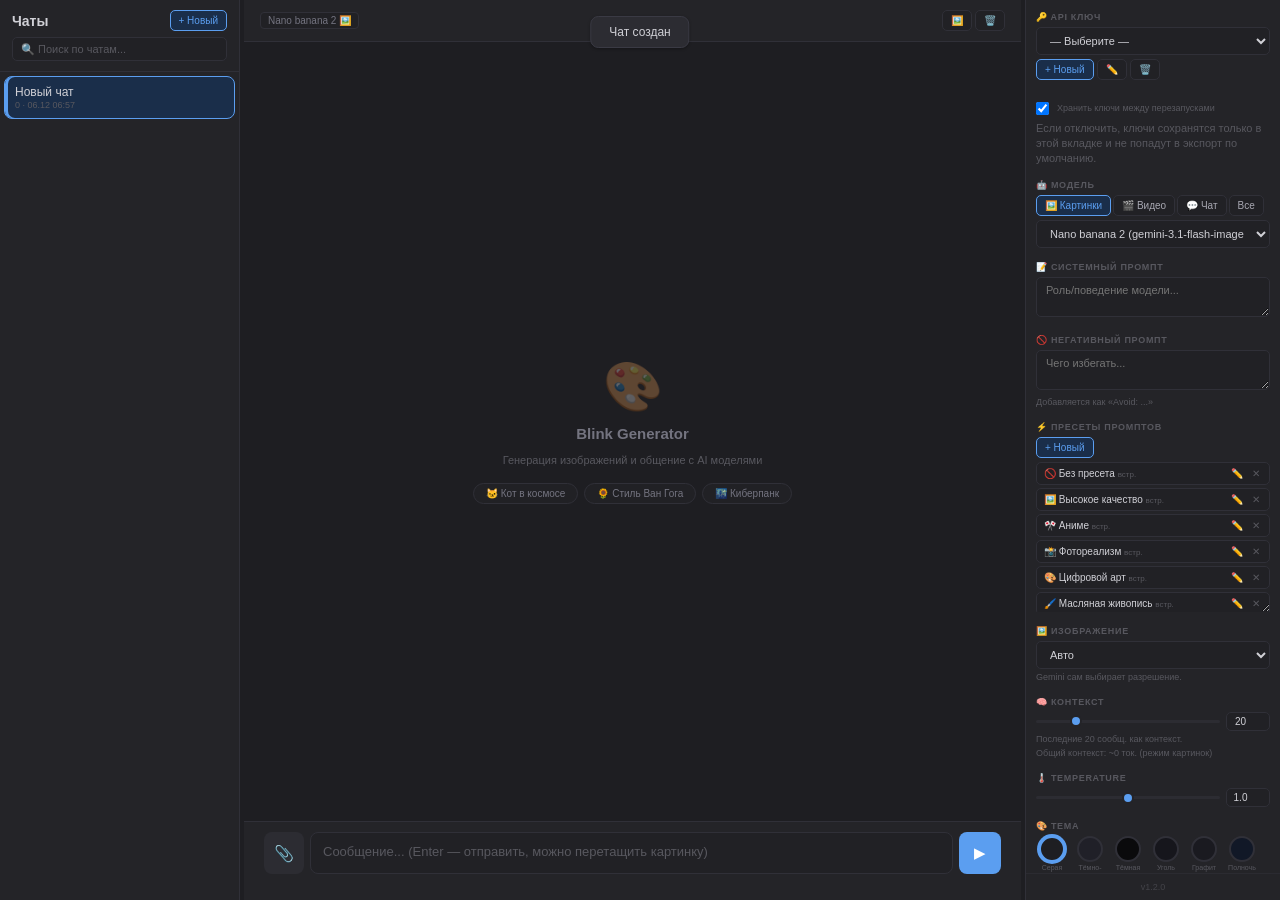
==== commit aaacc6af: "feat: phase 6 — PWA, DnD, tags, smart names, shortcuts, UX polish - Service Worker: offline caching," ====
--- a/index.html
+++ b/index.html
@@ -28,6 +28,7 @@
           </div>
         </div>
         <input class="lp-search" id="chatSearch" type="text" placeholder="🔍 Поиск по чатам..." oninput="filterChats()">
+        <div class="tag-filter" id="tagFilter" style="display:none"></div>
       </div>
       <div class="cl" id="cl"></div>
     </div>
@@ -55,8 +56,15 @@
         <div class="empty" id="emS">
           <div class="empty-i">🎨</div>
           <div class="empty-t">Blink Generator</div>
-        </div>
-      </div>
+          <div class="empty-sub">Генерация изображений и общение с AI моделями</div>
+          <div class="empty-tips">
+            <span class="empty-tip" onclick="document.getElementById('pr').value='Нарисуй кота в космосе';document.getElementById('pr').focus()">🐱 Кот в космосе</span>
+            <span class="empty-tip" onclick="document.getElementById('pr').value='Пейзаж в стиле Ван Гога';document.getElementById('pr').focus()">🌻 Стиль Ван Гога</span>
+            <span class="empty-tip" onclick="document.getElementById('pr').value='Киберпанк город будущего';document.getElementById('pr').focus()">🌃 Киберпанк</span>
+          </div>
+        </div>
+      </div>
+      <button class="scroll-top" id="scrollTop" onclick="scrollToBottom()" title="Вниз">↓</button>
 
       <div class="cinp" id="cinp">
         <div id="editBar"></div>
@@ -68,6 +76,7 @@
             rows="1"></textarea>
           <button class="sbtn go" id="sBtn" onclick="onSend()">▶</button>
         </div>
+        <div class="char-count" id="charCount"></div>
       </div>
     </div>
 
@@ -203,20 +212,15 @@
 
         <!-- Keyboard Shortcuts -->
         <div class="ss">
-          <div class="sl">⌨️ Горячие клавиши</div>
+          <div class="sl">⌨️ Горячие клавиши <button class="sc-reset-all" onclick="resetAllShortcuts()" title="Сбросить все">↺ Сброс</button></div>
           <div class="shortcuts-hint">
-            <kbd>Enter</kbd> — отправить<br>
-            <kbd>Shift+Enter</kbd> — новая строка<br>
-            <kbd>Ctrl+Enter</kbd> — отправить из любого места<br>
-            <kbd>Ctrl+Shift+N</kbd> — новый чат<br>
-            <kbd>Ctrl+G</kbd> — галерея<br>
-            <kbd>Ctrl+/</kbd> — фокус на ввод<br>
-            <kbd>Ctrl+Z</kbd> — отмена действия<br>
-            <kbd>Esc</kbd> — закрыть окна
-          </div>
-        </div>
-
-      </div>
+            <div class="sc-hint-fixed"><kbd>Enter</kbd> — отправить · <kbd>Shift+Enter</kbd> — новая строка</div>
+            <div id="shortcutsContainer"></div>
+          </div>
+        </div>
+
+      </div>
+      <div class="app-ver" id="appVer"></div>
     </div>
   </div>
 
@@ -233,6 +237,7 @@
         <h3>🖼️ Галерея</h3>
         <input class="gal-search" id="galSearch" type="text" placeholder="🔍 Поиск по промптам..."
           oninput="filterGallery()">
+        <button class="sb sba" onclick="galleryDownloadAll()" title="Скачать все изображения">⬇️ Скачать все</button>
         <button class="sb" onclick="closeGallery()">✕ Закрыть</button>
       </div>
       <div class="gal-body" id="galBody"></div>
--- a/css/style.css
+++ b/css/style.css
@@ -425,7 +425,7 @@
 }
 
 ::-webkit-scrollbar {
-  width: 5px;
+  width: 6px;
 }
 
 ::-webkit-scrollbar-track {
@@ -435,6 +435,11 @@
 ::-webkit-scrollbar-thumb {
   background: var(--bg4);
   border-radius: 3px;
+  transition: background .2s;
+}
+
+::-webkit-scrollbar-thumb:hover {
+  background: var(--text4);
 }
 
 /* =========================================
@@ -543,6 +548,74 @@
   padding: 4px;
 }
 
+/* Tag filter & chat tags */
+.tag-filter {
+  display: flex;
+  gap: 4px;
+  flex-wrap: wrap;
+  padding: 4px 8px 2px;
+}
+
+.tag-btn {
+  background: var(--bg3);
+  border: 1px solid var(--border);
+  border-radius: 10px;
+  color: var(--text3);
+  font-size: 9px;
+  padding: 1px 8px;
+  cursor: pointer;
+  transition: all .12s;
+}
+
+.tag-btn:hover {
+  border-color: var(--accent);
+  color: var(--text2);
+}
+
+.tag-btn.act {
+  background: var(--accent-d);
+  border-color: var(--accent);
+  color: var(--accent);
+}
+
+.ci-tags {
+  display: flex;
+  gap: 3px;
+  flex-wrap: wrap;
+  margin-top: 2px;
+}
+
+.ci-tag {
+  display: inline-flex;
+  align-items: center;
+  gap: 2px;
+  background: var(--bg3);
+  border: 1px solid var(--border);
+  border-radius: 8px;
+  color: var(--text4);
+  font-size: 8px;
+  padding: 0 5px;
+  cursor: pointer;
+  transition: all .12s;
+  line-height: 1.6;
+}
+
+.ci-tag:hover {
+  border-color: var(--accent);
+  color: var(--text2);
+}
+
+.ci-tag-x {
+  font-size: 9px;
+  color: var(--text4);
+  cursor: pointer;
+  margin-left: 1px;
+}
+
+.ci-tag-x:hover {
+  color: var(--red);
+}
+
 .ci {
   padding: 8px 10px;
   border-radius: var(--r);
@@ -563,6 +636,7 @@
 .ci.act {
   background: var(--accent-d);
   border-color: var(--accent);
+  box-shadow: inset 3px 0 0 var(--accent);
 }
 
 .ci-i {
@@ -610,6 +684,18 @@
 
 .cib.dng:hover {
   color: var(--red);
+}
+
+/* Drag & Drop chat reorder */
+.ci.dragging {
+  opacity: 0.4;
+  border: 1px dashed var(--accent);
+}
+
+.ci.drag-over-chat {
+  border-color: var(--accent);
+  background: var(--accent-d);
+  box-shadow: 0 0 0 1px var(--accent);
 }
 
 /* =========================================
@@ -695,16 +781,59 @@
   align-items: center;
   justify-content: center;
   color: var(--text4);
-  gap: 8px;
+  gap: 10px;
+  padding: 20px;
+  user-select: none;
 }
 
 .empty-i {
-  font-size: 40px;
-  opacity: .25;
+  font-size: 48px;
+  opacity: .3;
+  animation: emFloat 3s ease-in-out infinite;
+}
+
+@keyframes emFloat {
+  0%, 100% { transform: translateY(0); }
+  50% { transform: translateY(-6px); }
 }
 
 .empty-t {
-  font-size: 13px;
+  font-size: 15px;
+  font-weight: 600;
+  color: var(--text3);
+}
+
+.empty-sub {
+  font-size: 11px;
+  color: var(--text4);
+  text-align: center;
+  line-height: 1.6;
+  max-width: 320px;
+}
+
+.empty-tips {
+  display: flex;
+  flex-wrap: wrap;
+  gap: 6px;
+  justify-content: center;
+  margin-top: 4px;
+}
+
+.empty-tip {
+  background: var(--bg2);
+  border: 1px solid var(--border);
+  border-radius: 16px;
+  padding: 4px 12px;
+  font-size: 10px;
+  color: var(--text3);
+  cursor: pointer;
+  transition: all .15s;
+}
+
+.empty-tip:hover {
+  border-color: var(--accent);
+  color: var(--accent);
+  background: var(--accent-d);
 }
 
 /* =========================================
@@ -722,11 +851,12 @@
 @keyframes fi {
   from {
     opacity: 0;
-    transform: translateY(4px);
+    transform: translateY(8px);
   }
 
   to {
     opacity: 1;
+    transform: translateY(0);
   }
 }
 
@@ -1678,6 +1808,94 @@
   font-size: 10px;
 }
 
+.sc-hint-fixed {
+  margin-bottom: 8px;
+  padding-bottom: 6px;
+  border-bottom: 1px solid var(--border);
+  color: var(--text4);
+  font-size: 10px;
+}
+
+.sc-row {
+  display: flex;
+  align-items: center;
+  gap: 6px;
+  padding: 3px 0;
+}
+
+.sc-label {
+  flex: 1;
+  font-size: 10px;
+  color: var(--text3);
+}
+
+.sc-key-btn {
+  background: var(--bg2);
+  border: 1px solid var(--border);
+  border-radius: 4px;
+  padding: 2px 8px;
+  cursor: pointer;
+  transition: all .15s;
+  min-width: 60px;
+  text-align: center;
+}
+
+.sc-key-btn:hover {
+  border-color: var(--accent);
+  background: var(--bg3);
+}
+
+.sc-key-btn.recording {
+  border-color: var(--accent);
+  background: var(--accent-d);
+  animation: sc-pulse 1s ease-in-out infinite;
+}
+
+@keyframes sc-pulse {
+  0%, 100% { opacity: 1; }
+  50% { opacity: .6; }
+}
+
+.sc-key-btn kbd {
+  font-size: 10px;
+  background: none;
+  border: none;
+  padding: 0;
+  color: var(--text2);
+}
+
+.sc-reset-btn {
+  background: none;
+  border: none;
+  color: var(--text4);
+  cursor: pointer;
+  font-size: 12px;
+  padding: 2px 4px;
+  border-radius: 3px;
+  transition: color .12s;
+}
+
+.sc-reset-btn:hover {
+  color: var(--accent);
+}
+
+.sc-reset-all {
+  background: none;
+  border: 1px solid var(--border);
+  border-radius: 4px;
+  color: var(--text4);
+  font-size: 9px;
+  padding: 1px 6px;
+  cursor: pointer;
+  margin-left: 6px;
+  transition: all .12s;
+}
+
+.sc-reset-all:hover {
+  color: var(--text2);
+  border-color: var(--accent);
+}
+
 /* =========================================
    Preset Editor Modal
    ========================================= */
@@ -1749,8 +1967,11 @@
   flex-direction: column;
   gap: 3px;
   margin-top: 4px;
-  max-height: 150px;
+  max-height: 400px;
+  min-height: 60px;
+  height: 150px;
   overflow-y: auto;
+  resize: vertical;
 }
 
 .preset-item {
@@ -1810,6 +2031,99 @@
 
 .preset-item .preset-del:hover {
   color: var(--red);
+}
+
+/* =========================================
+   Scroll-to-top button
+   ========================================= */
+.scroll-top {
+  position: absolute;
+  bottom: 12px;
+  right: 20px;
+  width: 36px;
+  height: 36px;
+  border-radius: 50%;
+  background: var(--bg3);
+  border: 1px solid var(--border-l);
+  color: var(--text3);
+  font-size: 16px;
+  cursor: pointer;
+  display: flex;
+  align-items: center;
+  justify-content: center;
+  opacity: 0;
+  transform: translateY(8px);
+  transition: all .2s;
+  pointer-events: none;
+  z-index: 10;
+  box-shadow: var(--sh);
+}
+
+.scroll-top.vis {
+  opacity: 1;
+  transform: translateY(0);
+  pointer-events: auto;
+}
+
+.scroll-top:hover {
+  background: var(--accent);
+  color: #fff;
+  border-color: var(--accent);
+}
+
+/* =========================================
+   Character counter
+   ========================================= */
+.char-count {
+  font-size: 9px;
+  color: var(--text4);
+  text-align: right;
+  padding: 2px 4px 0;
+  transition: color .2s;
+  min-height: 14px;
+}
+
+.char-count.warn {
+  color: var(--yellow);
+}
+
+.char-count.over {
+  color: var(--red);
+}
+
+/* =========================================
+   Send button animation
+   ========================================= */
+.sbtn.go.generating {
+  animation: sendPulse 1.5s ease-in-out infinite;
+}
+
+@keyframes sendPulse {
+  0%, 100% { transform: scale(1); }
+  50% { transform: scale(1.08); }
+}
+
+/* =========================================
+   App version footer
+   ========================================= */
+.app-ver {
+  padding: 8px 10px;
+  text-align: center;
+  font-size: 9px;
+  color: var(--text4);
+  border-top: 1px solid var(--border);
+  opacity: .6;
+  user-select: none;
+}
+
+/* =========================================
+   Improved focus styles
+   ========================================= */
+.sb:focus-visible,
+.sbtn:focus-visible,
+.attach-btn:focus-visible {
+  outline: 2px solid var(--accent);
+  outline-offset: 1px;
 }
 
 /* =========================================
